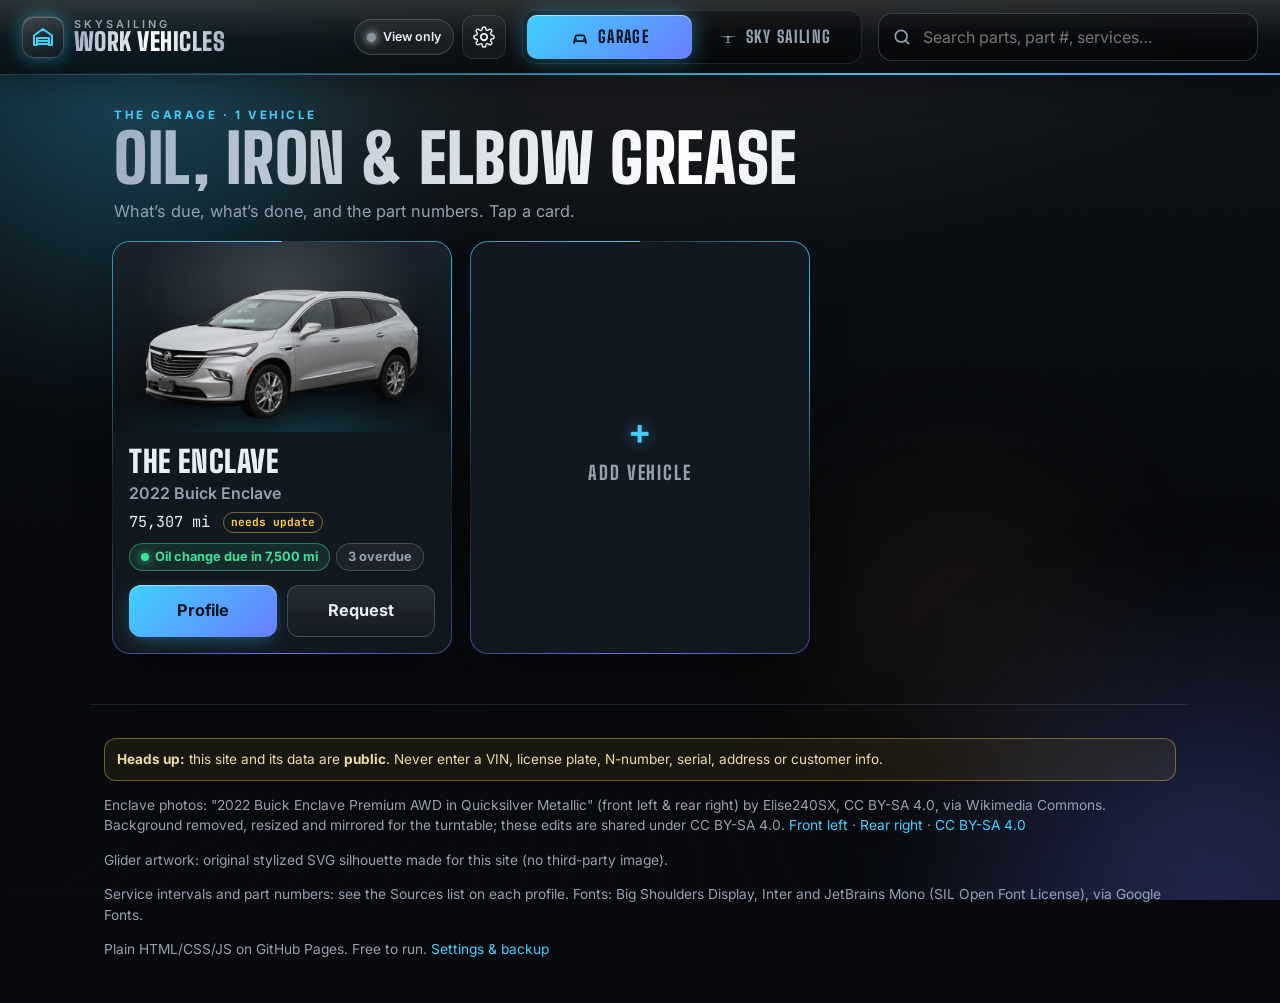
==== index.html @ 09840aac "Publish the garage static site for GitHub Pages. Copy the finished site to the repository root and a" ====
<!doctype html>
<html lang="en">
<head>
<meta charset="utf-8">
<meta name="viewport" content="width=device-width, initial-scale=1, viewport-fit=cover">
<title>Skysailing Garage</title>
<meta name="description" content="Skysailing work vehicles: garage & glider maintenance tracker.">
<meta name="theme-color" content="#07090c">
<link rel="icon" href="images/icon.svg" type="image/svg+xml">
<link rel="preconnect" href="https://fonts.googleapis.com">
<link rel="preconnect" href="https://fonts.gstatic.com" crossorigin>
<link href="https://fonts.googleapis.com/css2?family=Big+Shoulders+Display:wght@700;900&family=Inter:wght@400;500;600;800&family=JetBrains+Mono:wght@500;700&display=swap" rel="stylesheet">
<link rel="stylesheet" href="css/style.css">
</head>
<body data-theme="garage">
<div class="bg" aria-hidden="true"><span class="blob b1"></span><span class="blob b2"></span><span class="blob b3"></span><span class="grain"></span></div>

<header class="hero" id="top">
  <div class="hero-inner">
    <a class="brand" href="#/" aria-label="Home">
      <span class="brand-mark" aria-hidden="true">
        <svg class="ico-garage" viewBox="0 0 24 24"><path d="M3 10.5 12 4l9 6.5V20h-3v-7H6v7H3z" fill="none" stroke="currentColor" stroke-width="2" stroke-linejoin="round"/><path d="M7 16h10M7 19h10" stroke="currentColor" stroke-width="2"/></svg>
        <svg class="ico-sky" viewBox="0 0 24 24"><path d="M1 11.5 11 11l1-1 1 1 10 .5-10 1.2-.4 5.3h2.4v1h-6v-1h2.4l-.4-5.3z" fill="currentColor"/></svg>
      </span>
      <span class="brand-text"><span class="brand-kicker">Skysailing</span><span class="brand-title chrome">Work Vehicles</span></span>
    </a>
    <div class="hero-tools">
      <button class="sync-pill" id="syncPill" type="button" title="Sync status"><span class="dot"></span><span class="lbl">…</span></button>
      <a class="icon-btn" href="#/settings" aria-label="Settings" title="Settings"><svg viewBox="0 0 24 24"><path d="M12 15.5a3.5 3.5 0 1 0 0-7 3.5 3.5 0 0 0 0 7z" fill="none" stroke="currentColor" stroke-width="2"/><path d="M19.4 15a1.7 1.7 0 0 0 .3 1.8l.1.1a2 2 0 1 1-2.8 2.8l-.1-.1a1.7 1.7 0 0 0-1.8-.3 1.7 1.7 0 0 0-1 1.5V21a2 2 0 1 1-4 0v-.1a1.7 1.7 0 0 0-1.1-1.5 1.7 1.7 0 0 0-1.8.3l-.1.1a2 2 0 1 1-2.8-2.8l.1-.1a1.7 1.7 0 0 0 .3-1.8 1.7 1.7 0 0 0-1.5-1H3a2 2 0 1 1 0-4h.1a1.7 1.7 0 0 0 1.5-1.1 1.7 1.7 0 0 0-.3-1.8l-.1-.1a2 2 0 1 1 2.8-2.8l.1.1a1.7 1.7 0 0 0 1.8.3H9a1.7 1.7 0 0 0 1-1.5V3a2 2 0 1 1 4 0v.1a1.7 1.7 0 0 0 1 1.5 1.7 1.7 0 0 0 1.8-.3l.1-.1a2 2 0 1 1 2.8 2.8l-.1.1a1.7 1.7 0 0 0-.3 1.8V9a1.7 1.7 0 0 0 1.5 1H21a2 2 0 1 1 0 4h-.1a1.7 1.7 0 0 0-1.5 1z" fill="none" stroke="currentColor" stroke-width="1.6"/></svg></a>
    </div>
  </div>
  <nav class="tabs" role="tablist" aria-label="Sections">
    <a class="tab" role="tab" href="#/" data-tab="garage"><svg viewBox="0 0 24 24" aria-hidden="true"><path d="M5 17h14l-1.5-5.5A2 2 0 0 0 15.6 10H8.4a2 2 0 0 0-1.9 1.5zM5 17v2.5M19 17v2.5M7.5 14.5h.01M16.5 14.5h.01" fill="none" stroke="currentColor" stroke-width="2" stroke-linecap="round"/></svg>Garage</a>
    <a class="tab" role="tab" href="#/sky" data-tab="sky"><svg viewBox="0 0 24 24" aria-hidden="true"><path d="M1 11.5 11 11l1-1 1 1 10 .5-10 1.2-.4 5.3h2.4v1h-6v-1h2.4l-.4-5.3z" fill="currentColor"/></svg>Sky Sailing</a>
    <span class="tab-glow" aria-hidden="true"></span>
  </nav>
  <form class="search" id="searchForm" role="search">
    <svg viewBox="0 0 24 24" aria-hidden="true"><circle cx="11" cy="11" r="7" fill="none" stroke="currentColor" stroke-width="2"/><path d="m20 20-4-4" stroke="currentColor" stroke-width="2" stroke-linecap="round"/></svg>
    <input id="searchInput" type="search" placeholder="Search parts, part #, services…" aria-label="Search parts, part numbers, services" autocomplete="off" enterkeyhint="search">
  </form>
</header>

<main id="app" tabindex="-1"><div class="loading">Loading the shop…</div></main>

<footer class="site-footer">
  <p class="public-warn"><strong>Heads up:</strong> this site and its data are <strong>public</strong>. Never enter a VIN, license plate, N-number, serial, address or customer info.</p>
  <div id="credits"></div>
  <p class="small">Plain HTML/CSS/JS on GitHub Pages. Free to run. <a href="#/settings">Settings &amp; backup</a></p>
</footer>

<div class="toast" id="toast" role="status" aria-live="polite"></div>
<dialog class="modal" id="modal"><div class="modal-body" id="modalBody"></div></dialog>

<script src="js/store.js"></script>
<script src="js/schedule.js"></script>
<script src="js/turntable.js"></script>
<script src="js/app.js"></script>
</body>
</html>
---- css/style.css ----
/* Skysailing Garage: dark shop + neon chrome. Mobile-first. */
@property --ang { syntax: '<angle>'; inherits: false; initial-value: 0deg; }

:root {
  --bg: #07090c; --bg2: #0d1117; --panel: rgba(18, 23, 31, .72); --panel-solid: #121820;
  --line: rgba(160, 190, 220, .14); --line2: rgba(160, 190, 220, .26);
  --text: #e8eef5; --muted: #93a1b1; --dim: #66727f;
  --accent: #3fd0ff; --accent2: #6a7dff; --accent-ink: #001520; --glow: rgba(63, 208, 255, .45);
  --chrome1: #ffffff; --chrome2: #9fb0c2; --chrome3: #e9f1f8;
  --good: #3ee39b; --warn: #ffcc3d; --bad: #ff5d6c; --mutedc: #8a96a3;
  --r: 18px; --r-sm: 12px;
  --font: 'Inter', system-ui, -apple-system, 'Segoe UI', Roboto, sans-serif;
  --display: 'Big Shoulders Display', 'Oswald', 'Arial Narrow', Impact, sans-serif;
  --mono: 'JetBrains Mono', ui-monospace, SFMono-Regular, Menlo, monospace;
  --safe-b: env(safe-area-inset-bottom, 0px);
  color-scheme: dark;
}
body[data-theme="sky"] {
  --bg: #061426; --bg2: #0a2340; --panel: rgba(12, 34, 62, .66); --panel-solid: #0e2a4b;
  --line: rgba(150, 210, 255, .18); --line2: rgba(150, 210, 255, .32);
  --text: #eef7ff; --muted: #a6c3de; --dim: #7193b3;
  --accent: #7fd8ff; --accent2: #b5f1ff; --accent-ink: #032036; --glow: rgba(127, 216, 255, .5);
  --chrome2: #a9d6f5;
}

* { box-sizing: border-box; }
html { -webkit-text-size-adjust: 100%; scroll-padding-top: 12px; }
body { margin: 0; min-height: 100vh; background: var(--bg); color: var(--text); font: 16px/1.5 var(--font); -webkit-font-smoothing: antialiased; overflow-x: hidden; transition: background-color .6s ease; }
body.modal-open { overflow: hidden; }
a { color: var(--accent); text-decoration: none; }
a:hover { text-decoration: underline; }
img { max-width: 100%; display: block; }
button, input, select, textarea { font: inherit; color: inherit; }
:focus-visible { outline: 3px solid var(--accent); outline-offset: 2px; border-radius: 8px; }
code { font-family: var(--mono); font-size: .88em; background: rgba(255,255,255,.07); padding: .1em .35em; border-radius: 6px; }
.small { font-size: .86rem; color: var(--muted); }
.visually-hidden { position: absolute !important; width: 1px; height: 1px; overflow: hidden; clip: rect(0 0 0 0); white-space: nowrap; }
.hp { position: absolute; left: -9999px; width: 1px; height: 1px; opacity: 0; }

/* ---------- animated background ---------- */
.bg { position: fixed; inset: 0; z-index: -1; overflow: hidden; pointer-events: none;
  background: radial-gradient(1200px 600px at 50% -10%, rgba(255, 214, 160, .10), transparent 60%), linear-gradient(180deg, var(--bg2), var(--bg) 60%); }
.blob { position: absolute; width: 60vmax; height: 60vmax; border-radius: 50%; filter: blur(70px); opacity: .32; will-change: transform; }
.b1 { background: radial-gradient(circle, var(--accent), transparent 62%); top: -25vmax; left: -20vmax; animation: drift1 26s ease-in-out infinite alternate; }
.b2 { background: radial-gradient(circle, var(--accent2), transparent 62%); bottom: -30vmax; right: -25vmax; animation: drift2 32s ease-in-out infinite alternate; }
.b3 { background: radial-gradient(circle, rgba(255, 160, 80, .7), transparent 60%); top: 40%; left: 55%; width: 40vmax; height: 40vmax; opacity: .12; animation: drift1 40s ease-in-out infinite alternate-reverse; }
body[data-theme="sky"] .b3 { background: radial-gradient(circle, rgba(255,255,255,.9), transparent 60%); opacity: .14; }
.grain { position: absolute; inset: -50%; opacity: .07; mix-blend-mode: overlay;
  background-image: url("data:image/svg+xml,%3Csvg xmlns='http://www.w3.org/2000/svg' width='160' height='160'%3E%3Cfilter id='n'%3E%3CfeTurbulence type='fractalNoise' baseFrequency='.85' numOctaves='3' stitchTiles='stitch'/%3E%3C/filter%3E%3Crect width='100%25' height='100%25' filter='url(%23n)'/%3E%3C/svg%3E"); }
body[data-theme="garage"] .bg::after { content: ''; position: absolute; inset: 0; opacity: .05;
  background: repeating-linear-gradient(90deg, transparent 0 46px, rgba(255,255,255,.6) 46px 47px), repeating-linear-gradient(0deg, transparent 0 46px, rgba(255,255,255,.6) 46px 47px);
  mask-image: linear-gradient(180deg, transparent 40%, #000); -webkit-mask-image: linear-gradient(180deg, transparent 40%, #000); transform: perspective(600px) rotateX(55deg) translateY(30%); transform-origin: bottom; }
body[data-theme="sky"] .bg::after { content: ''; position: absolute; inset: 0;
  background: radial-gradient(60px 26px at 15% 30%, rgba(255,255,255,.08), transparent), radial-gradient(120px 40px at 70% 18%, rgba(255,255,255,.07), transparent), radial-gradient(90px 30px at 40% 75%, rgba(255,255,255,.05), transparent);
  animation: clouds 60s linear infinite; }
@keyframes drift1 { to { transform: translate(18vmax, 14vmax) scale(1.15); } }
@keyframes drift2 { to { transform: translate(-16vmax, -12vmax) scale(1.1); } }
@keyframes clouds { from { transform: translateX(-5%); } to { transform: translateX(5%); } }

/* ---------- glossy hero header ---------- */
.hero { position: sticky; top: 0; z-index: 20; padding: calc(env(safe-area-inset-top, 0px) + 10px) 14px 10px;
  background: linear-gradient(180deg, rgba(255,255,255,.07), rgba(255,255,255,.015) 60%, transparent), color-mix(in srgb, var(--bg) 78%, transparent);
  backdrop-filter: blur(16px) saturate(140%); -webkit-backdrop-filter: blur(16px) saturate(140%);
  border-bottom: 1px solid var(--line); box-shadow: 0 10px 30px rgba(0,0,0,.35); }
.hero::before { content: ''; position: absolute; left: 0; right: 0; top: 0; height: 50%; pointer-events: none; background: linear-gradient(180deg, rgba(255,255,255,.08), transparent); }
.hero::after { content: ''; position: absolute; left: 0; right: 0; bottom: -1px; height: 2px; background: linear-gradient(90deg, transparent, var(--accent), var(--accent2), transparent); background-size: 200% 100%; animation: slide 6s linear infinite; opacity: .9; }
@keyframes slide { to { background-position: 200% 0; } }
.hero-inner, .tabs, .search { max-width: 1100px; margin: 0 auto; }
.hero-inner { display: flex; align-items: center; justify-content: space-between; gap: 10px; }
.brand { display: flex; align-items: center; gap: 10px; color: var(--text); text-decoration: none !important; min-width: 0; }
.brand-mark { width: 42px; height: 42px; flex: none; display: grid; place-items: center; border-radius: 12px; color: var(--accent);
  background: linear-gradient(145deg, rgba(255,255,255,.14), rgba(255,255,255,.02)); border: 1px solid var(--line2); box-shadow: 0 0 18px var(--glow), inset 0 1px 0 rgba(255,255,255,.25); }
.brand-mark svg { width: 24px; height: 24px; }
.brand-mark .ico-sky, body[data-theme="sky"] .brand-mark .ico-garage { display: none; }
body[data-theme="sky"] .brand-mark .ico-sky { display: block; }
.brand-text { display: flex; flex-direction: column; line-height: 1; min-width: 0; }
.brand-kicker { font: 600 .68rem/1 var(--font); letter-spacing: .28em; text-transform: uppercase; color: var(--muted); }
.brand-title { font: 900 1.55rem/1 var(--display); letter-spacing: .02em; text-transform: uppercase; white-space: nowrap; }
.chrome { background: linear-gradient(100deg, var(--chrome2) 0%, var(--chrome1) 22%, var(--chrome2) 40%, var(--chrome3) 55%, var(--accent) 70%, var(--chrome1) 85%, var(--chrome2) 100%);
  background-size: 250% 100%; -webkit-background-clip: text; background-clip: text; color: transparent; animation: shine 9s linear infinite; }
@keyframes shine { to { background-position: -250% 0; } }
.hero-tools { display: flex; align-items: center; gap: 8px; flex: none; }
.icon-btn { width: 44px; height: 44px; display: grid; place-items: center; border-radius: 12px; color: var(--text); border: 1px solid var(--line); background: rgba(255,255,255,.04); }
.icon-btn svg { width: 22px; height: 22px; }
.icon-btn:hover { box-shadow: 0 0 16px var(--glow); text-decoration: none; }
.sync-pill { display: inline-flex; align-items: center; gap: 7px; height: 36px; padding: 0 12px; border-radius: 999px; border: 1px solid var(--line2); background: rgba(255,255,255,.05); font-size: .78rem; font-weight: 600; cursor: pointer; white-space: nowrap; }
.sync-pill .dot { width: 9px; height: 9px; border-radius: 50%; background: var(--mutedc); box-shadow: 0 0 8px currentColor; }
.sync-pill.good .dot { background: var(--good); color: var(--good); }
.sync-pill.warn { border-color: rgba(255, 204, 61, .55); color: var(--warn); }
.sync-pill.warn .dot { background: var(--warn); color: var(--warn); animation: pulse 1.6s ease-in-out infinite; }
.sync-pill.bad { border-color: rgba(255, 93, 108, .6); color: var(--bad); }
.sync-pill.bad .dot { background: var(--bad); color: var(--bad); }
.sync-pill.busy .dot { background: var(--accent); color: var(--accent); animation: pulse .8s ease-in-out infinite; }
@keyframes pulse { 50% { opacity: .3; transform: scale(.7); } }

/* tabs: section switcher */
.tabs { position: relative; display: grid; grid-template-columns: 1fr 1fr; margin-top: 10px; padding: 4px; border-radius: 14px; background: rgba(0,0,0,.35); border: 1px solid var(--line); }
.tab { position: relative; z-index: 1; display: flex; align-items: center; justify-content: center; gap: 8px; min-height: 44px; border-radius: 10px; color: var(--muted); font: 800 1.05rem/1 var(--display); letter-spacing: .08em; text-transform: uppercase; text-decoration: none !important; transition: color .3s; }
.tab svg { width: 20px; height: 20px; }
.tab.on { color: var(--accent-ink); }
.tab-glow { position: absolute; z-index: 0; top: 4px; bottom: 4px; left: 4px; width: calc(50% - 4px); border-radius: 10px;
  background: linear-gradient(135deg, var(--accent), var(--accent2)); box-shadow: 0 0 22px var(--glow), inset 0 1px 0 rgba(255,255,255,.5); transition: transform .45s cubic-bezier(.6, -0.2, .3, 1.3), background .5s; }
body[data-theme="sky"] .tab-glow { transform: translateX(100%); }

/* search */
.search { position: relative; margin-top: 10px; }
.search svg { position: absolute; left: 14px; top: 50%; width: 20px; height: 20px; transform: translateY(-50%); color: var(--muted); pointer-events: none; }
.search input { width: 100%; height: 48px; padding: 0 14px 0 44px; border-radius: 14px; border: 1px solid var(--line2); background: rgba(0,0,0,.35); font-size: 1rem; transition: box-shadow .25s, border-color .25s; }
.search input:focus { outline: none; border-color: var(--accent); box-shadow: 0 0 0 3px color-mix(in srgb, var(--accent) 25%, transparent), 0 0 24px var(--glow); }

/* ---------- layout ---------- */
main { max-width: 1100px; margin: 0 auto; padding: 18px 14px 40px; }
main:focus { outline: none; }
.loading { padding: 80px 0; text-align: center; color: var(--muted); }
.kicker { margin: 0 0 4px; font: 700 .72rem/1.2 var(--font); letter-spacing: .22em; text-transform: uppercase; color: var(--accent); }
.display { margin: 0; font: 900 clamp(2.3rem, 9vw, 4.2rem)/.95 var(--display); text-transform: uppercase; letter-spacing: .01em; }
.lede { margin: 8px 0 0; color: var(--muted); font-size: 1.02rem; }
.intro, .profile-head { padding: 8px 2px 18px; }
.crumbs { margin: 0 0 6px; }
.crumbs a { display: inline-flex; align-items: center; min-height: 44px; font-weight: 600; color: var(--muted); }
.flag { display: inline-block; margin-left: 4px; padding: 1px 7px; border-radius: 999px; font-size: .7rem; font-weight: 700; color: var(--warn); border: 1px solid rgba(255,204,61,.45); vertical-align: middle; }
.swatch { display: inline-block; width: 12px; height: 12px; margin-right: 4px; border-radius: 50%; background: var(--c); box-shadow: 0 0 0 2px rgba(255,255,255,.2), 0 0 8px var(--c); vertical-align: -1px; }

/* entrance animations */
.reveal-up { animation: up .7s cubic-bezier(.2, .7, .2, 1) both; }
.card, .result { animation: up .7s cubic-bezier(.2, .7, .2, 1) both; animation-delay: calc(var(--i, 0) * 90ms + 120ms); }
.panel.reveal-up:nth-of-type(2) { animation-delay: 60ms; } .panel.reveal-up:nth-of-type(3) { animation-delay: 120ms; }
@keyframes up { from { opacity: 0; transform: translateY(22px) scale(.985); } to { opacity: 1; transform: none; } }

/* ---------- buttons ---------- */
.btn { --bb: var(--line2); display: inline-flex; align-items: center; justify-content: center; gap: 6px; min-height: 44px; padding: 0 16px; border-radius: 12px; border: 1px solid var(--bb);
  background: linear-gradient(180deg, rgba(255,255,255,.09), rgba(255,255,255,.02)); color: var(--text); font-weight: 700; cursor: pointer; text-decoration: none !important; transition: transform .15s, box-shadow .25s, border-color .25s, background .25s; -webkit-tap-highlight-color: transparent; }
.btn:hover { border-color: var(--accent); box-shadow: 0 0 18px var(--glow); }
.btn:active { transform: scale(.97); }
.btn:disabled { opacity: .5; cursor: default; }
.btn.primary { border: 0; color: var(--accent-ink); background: linear-gradient(135deg, var(--accent), var(--accent2)); box-shadow: 0 6px 20px -6px var(--glow), inset 0 1px 0 rgba(255,255,255,.45); }
.btn.primary:hover { box-shadow: 0 0 28px var(--glow), inset 0 1px 0 rgba(255,255,255,.45); }
.btn.big { min-height: 52px; font-size: 1.02rem; padding: 0 20px; }
.btn.wide { width: 100%; }
.btn.small { min-height: 40px; padding: 0 12px; font-size: .88rem; }
.btn.tiny { min-height: 36px; min-width: 36px; padding: 0 10px; font-size: .82rem; border-radius: 10px; }
.btn.ghost { background: transparent; }
.btn.danger { color: var(--bad); }
.btn.shine { position: relative; overflow: hidden; }
.btn.shine::after { content: ''; position: absolute; inset: 0; background: linear-gradient(110deg, transparent 30%, rgba(255,255,255,.55) 50%, transparent 70%); transform: translateX(-120%); animation: sweep 3.5s ease-in-out infinite; }
@keyframes sweep { 60%, 100% { transform: translateX(120%); } }
.row-btns { display: flex; flex-wrap: wrap; gap: 8px; margin-top: 12px; }
.stack { display: grid; gap: 8px; }

/* ---------- badges ---------- */
.badges { display: flex; flex-wrap: wrap; gap: 6px; margin: 10px 0 0; }
.badge { display: inline-flex; align-items: center; gap: 6px; padding: 5px 11px; border-radius: 999px; font-size: .8rem; font-weight: 700; line-height: 1.2; border: 1px solid var(--line2); background: rgba(255,255,255,.05); }
.badge::before { content: ''; width: 8px; height: 8px; border-radius: 50%; background: currentColor; box-shadow: 0 0 10px currentColor; flex: none; }
.badge.good { color: var(--good); border-color: color-mix(in srgb, var(--good) 45%, transparent); background: color-mix(in srgb, var(--good) 10%, transparent); }
.badge.warn { color: var(--warn); border-color: color-mix(in srgb, var(--warn) 45%, transparent); background: color-mix(in srgb, var(--warn) 10%, transparent); }
.badge.bad { color: var(--bad); border-color: color-mix(in srgb, var(--bad) 50%, transparent); background: color-mix(in srgb, var(--bad) 12%, transparent); animation: alarm 2.4s ease-in-out infinite; }
.badge.muted { color: var(--mutedc); }
.badge.ghost { color: var(--muted); } .badge.ghost::before { display: none; }
@keyframes alarm { 50% { box-shadow: 0 0 16px color-mix(in srgb, var(--bad) 45%, transparent); } }

/* ---------- vehicle cards (animated neon border) ---------- */
.cards { display: grid; gap: 18px; grid-template-columns: 1fr; }
.card { --ang: 0deg; position: relative; display: flex; flex-direction: column; border-radius: var(--r); overflow: hidden; border: 1.5px solid transparent;
  background: linear-gradient(var(--panel-solid), var(--panel-solid)) padding-box, conic-gradient(from var(--ang), rgba(255,255,255,.08), var(--accent), rgba(255,255,255,.08) 30%, var(--accent2), rgba(255,255,255,.08) 70%, var(--accent)) border-box;
  box-shadow: 0 20px 40px -20px rgba(0,0,0,.7); transition: transform .35s cubic-bezier(.2,.7,.2,1), box-shadow .35s; animation-name: up, spin; animation-duration: .7s, 8s; animation-timing-function: cubic-bezier(.2,.7,.2,1), linear; animation-iteration-count: 1, infinite; animation-fill-mode: both, none; }
@keyframes spin { to { --ang: 360deg; } }
.card:hover, .card:focus-within { transform: translateY(-4px); box-shadow: 0 0 0 1px color-mix(in srgb, var(--accent) 40%, transparent), 0 0 38px -4px var(--glow), 0 26px 50px -20px rgba(0,0,0,.8); }
.card-photo { position: relative; display: block; aspect-ratio: 16 / 9; overflow: hidden;
  background: radial-gradient(60% 70% at 50% 25%, rgba(255,255,255,.18), transparent 70%), radial-gradient(80% 40% at 50% 100%, color-mix(in srgb, var(--accent) 22%, transparent), transparent 70%), linear-gradient(180deg, #1a222c, #0b0f14); }
body[data-theme="sky"] .card-photo { background: radial-gradient(60% 60% at 50% 20%, rgba(255,255,255,.35), transparent 70%), linear-gradient(180deg, #4aa6e8, #1b5f9a 60%, #0e3a63); }
.card-photo img { position: absolute; inset: 6% 4% 4%; width: 92%; height: 90%; object-fit: contain; filter: drop-shadow(0 18px 18px rgba(0,0,0,.55)); transition: transform .6s cubic-bezier(.2,.7,.2,1); }
.card:hover .card-photo img { transform: scale(1.05) translateY(-2%); }
.card-photo::after { content: ''; position: absolute; inset: 0; background: linear-gradient(115deg, transparent 35%, rgba(255,255,255,.22) 50%, transparent 65%); transform: translateX(-100%); transition: transform .9s ease; }
.card:hover .card-photo::after { transform: translateX(100%); }
.card-body { padding: 14px 16px 16px; }
.card-top { display: flex; align-items: center; justify-content: space-between; gap: 8px; }
.card-name { margin: 0; font: 900 1.9rem/1 var(--display); text-transform: uppercase; letter-spacing: .02em; }
.cat-chip { font-size: .7rem; font-weight: 800; letter-spacing: .14em; text-transform: uppercase; padding: 4px 9px; border-radius: 999px; color: var(--accent); border: 1px solid var(--line2); }
.card-ymm { margin: 4px 0 0; color: var(--muted); font-weight: 600; }
.card-meter { margin: 6px 0 0; font-family: var(--mono); font-size: .95rem; }
.card-actions { display: grid; grid-template-columns: 1fr 1fr; gap: 10px; margin-top: 14px; }
.add-card { min-height: 150px; align-items: center; justify-content: center; gap: 8px; color: var(--muted); font: 800 1.2rem/1 var(--display); letter-spacing: .1em; text-transform: uppercase; cursor: pointer; border-style: dashed; }
.add-card .plus { font-size: 2.6rem; color: var(--accent); text-shadow: 0 0 16px var(--glow); }

/* ---------- showroom / turntable ---------- */
.showroom { margin: 0 -14px; }
.tt-stage { position: relative; aspect-ratio: 16 / 10; overflow: hidden; touch-action: pan-y; cursor: grab; user-select: none; -webkit-user-select: none; perspective: 1100px; outline-offset: -3px;
  background: radial-gradient(50% 60% at 50% 8%, rgba(255, 245, 225, .30), transparent 70%), radial-gradient(70% 30% at 50% 92%, color-mix(in srgb, var(--accent) 28%, transparent), transparent 70%), linear-gradient(180deg, #161d26 0%, #0b0f14 62%, #05070a 100%); }
body[data-theme="sky"] .tt-stage { background: radial-gradient(40% 50% at 70% 15%, rgba(255,255,255,.65), transparent 70%), radial-gradient(30% 18% at 25% 30%, rgba(255,255,255,.35), transparent 70%), linear-gradient(180deg, #5fb8f5 0%, #2c7fc4 55%, #12497e 100%); }
.tt-stage.grabbing { cursor: grabbing; }
.tt-spot { position: absolute; left: 50%; top: -30%; width: 70%; height: 120%; transform: translateX(-50%); background: conic-gradient(from 180deg at 50% 0%, transparent 160deg, rgba(255,255,255,.10) 175deg, rgba(255,255,255,.14) 180deg, rgba(255,255,255,.10) 185deg, transparent 200deg); filter: blur(6px); pointer-events: none; }
body[data-theme="sky"] .tt-spot { display: none; }
.tt-floor { position: absolute; left: -10%; right: -10%; bottom: 0; height: 30%; background: linear-gradient(180deg, transparent, rgba(255,255,255,.04)), repeating-linear-gradient(90deg, rgba(255,255,255,.05) 0 1px, transparent 1px 60px); transform: perspective(300px) rotateX(55deg); transform-origin: bottom; pointer-events: none; }
body[data-theme="sky"] .tt-floor { display: none; }
.tt-shadow { position: absolute; left: 18%; right: 18%; bottom: 9%; height: 9%; border-radius: 50%; background: radial-gradient(closest-side, rgba(0,0,0,.75), transparent); filter: blur(4px); pointer-events: none; }
body[data-theme="sky"] .tt-shadow { opacity: .25; bottom: 14%; }
.tt-car { position: absolute; inset: 4% 3% 6%; transform-style: preserve-3d; will-change: transform; }
.tt-img { position: absolute; inset: 0; width: 100%; height: 100%; object-fit: contain; pointer-events: none; will-change: transform, opacity; -webkit-box-reflect: below -6% linear-gradient(transparent 72%, rgba(255,255,255,.16)); }
body[data-theme="sky"] .tt-img { -webkit-box-reflect: unset; filter: drop-shadow(0 30px 25px rgba(0,30,60,.35)); animation: float 6s ease-in-out infinite; }
@keyframes float { 50% { translate: 0 -2.5%; } }
.tt-sweep { position: absolute; inset: 0; pointer-events: none; background: linear-gradient(105deg, transparent 35%, rgba(255,255,255,.35) 48%, rgba(255,255,255,.05) 55%, transparent 62%); transform: translateX(-110%); }
.tt-reveal .tt-car { animation: wipe 1.3s cubic-bezier(.7, 0, .2, 1) .15s both; }
.tt-reveal .tt-sweep { animation: sweepOnce 1.6s ease .5s both; }
.tt-reveal .tt-spot { animation: lamp 1.2s ease both; }
@keyframes wipe { from { clip-path: inset(0 100% 0 0); filter: brightness(2.2) blur(6px); transform: translateX(-4%); } 60% { filter: brightness(1.3) blur(0); } to { clip-path: inset(0 0 0 0); filter: none; } }
@keyframes sweepOnce { to { transform: translateX(110%); } }
@keyframes lamp { 0% { opacity: 0; } 30% { opacity: 1; } 40% { opacity: .2; } 55% { opacity: 1; } }
.tt-hint { position: absolute; left: 50%; bottom: 10px; transform: translateX(-50%); display: inline-flex; align-items: center; gap: 6px; padding: 6px 12px; border-radius: 999px; font-size: .78rem; font-weight: 700; color: #fff; background: rgba(0,0,0,.45); border: 1px solid rgba(255,255,255,.18); backdrop-filter: blur(6px); pointer-events: none; transition: opacity .5s; animation: nudge 2.4s ease-in-out 1.8s 3; }
.tt-hint svg { width: 16px; height: 16px; }
.tt.touched .tt-hint { opacity: 0; }
@keyframes nudge { 25% { transform: translateX(calc(-50% - 10px)); } 75% { transform: translateX(calc(-50% + 10px)); } }
.tt-ui { display: flex; flex-wrap: wrap; justify-content: center; gap: 6px; padding: 10px 14px 0; }
.tt-dot { min-height: 38px; padding: 0 12px; border-radius: 999px; border: 1px solid var(--line2); background: rgba(255,255,255,.04); color: var(--muted); font-size: .8rem; font-weight: 700; cursor: pointer; }
.tt-dot.on, .tt-auto.on { color: var(--accent-ink); background: linear-gradient(135deg, var(--accent), var(--accent2)); border-color: transparent; box-shadow: 0 0 14px var(--glow); }
.tt-auto { min-height: 38px; padding: 0 12px; border-radius: 999px; border: 1px dashed var(--line2); background: transparent; color: var(--muted); font-size: .8rem; font-weight: 700; cursor: pointer; }
.photo-tools { display: flex; gap: 8px; justify-content: center; margin: 10px 0 18px; flex-wrap: wrap; }

/* ---------- panels ---------- */
.panel { position: relative; margin: 0 0 16px; padding: 16px; border-radius: var(--r); background: var(--panel); border: 1px solid var(--line); backdrop-filter: blur(10px); -webkit-backdrop-filter: blur(10px);
  box-shadow: inset 0 1px 0 rgba(255,255,255,.06), 0 18px 40px -24px rgba(0,0,0,.8); }
.panel h2 { margin: 0 0 10px; font: 900 1.6rem/1 var(--display); text-transform: uppercase; letter-spacing: .03em; }
.panel-head { display: flex; align-items: center; justify-content: space-between; gap: 10px; margin-bottom: 10px; }
.panel-head h2 { margin: 0; }
.panel.flash { animation: flash 1.4s ease; }
@keyframes flash { 0%, 40% { box-shadow: 0 0 0 2px var(--accent), 0 0 40px var(--glow); } }
.grid2 { display: grid; gap: 16px; }
.grid2 .panel { margin: 0; }
.grid2 { margin-bottom: 16px; }
.callout { margin: 12px 0; padding: 10px 12px; border-radius: 12px; font-size: .9rem; border: 1px solid var(--line2); background: rgba(255,255,255,.04); color: var(--muted); }
.callout.warn { border-color: color-mix(in srgb, var(--warn) 45%, transparent); background: color-mix(in srgb, var(--warn) 8%, transparent); color: #f3e3b0; }
body[data-theme="sky"] .callout.warn { color: #fff1c2; }
.empty { color: var(--muted); font-style: italic; }
.footnote { margin: 12px 0 0; font-size: .8rem; color: var(--dim); }
.add-slot { display: inline-flex; align-items: center; padding: 2px 10px; min-height: 30px; border-radius: 999px; border: 1px dashed var(--accent); color: var(--accent); background: transparent; font: 700 .85rem/1 var(--font); letter-spacing: .06em; cursor: pointer; vertical-align: middle; }
.add-slot.sm { min-height: 22px; padding: 1px 8px; font-size: .75rem; }

/* meter + countdown */
.meter-big { margin: 4px 0 2px; font: 900 3.4rem/1 var(--display); letter-spacing: .01em; text-shadow: 0 0 30px var(--glow); }
.meter-big small { font: 700 1rem var(--font); color: var(--muted); text-shadow: none; }
.countdown { text-align: center; }
.ring-wrap { position: relative; width: 170px; height: 170px; margin: 6px auto 4px; }
.ring { width: 100%; height: 100%; transform: rotate(-90deg); }
.ring-bg { fill: none; stroke: rgba(255,255,255,.08); stroke-width: 10; }
.ring-fg { fill: none; stroke: var(--accent); stroke-width: 10; stroke-linecap: round; filter: drop-shadow(0 0 6px var(--glow)); animation: ring 1.4s cubic-bezier(.2,.7,.2,1) .3s both; }
.ring.good .ring-fg { stroke: var(--good); } .ring.warn .ring-fg { stroke: var(--warn); } .ring.bad .ring-fg { stroke: var(--bad); filter: drop-shadow(0 0 8px var(--bad)); }
@keyframes ring { from { stroke-dashoffset: 326.7; } }
.ring-text { position: absolute; inset: 0; display: flex; flex-direction: column; align-items: center; justify-content: center; }
.ring-text strong { font: 900 2.4rem/1 var(--display); }
.ring-text span { font-size: .8rem; color: var(--muted); font-weight: 600; }
.next-task { margin: 6px 0 6px; font: 800 1.25rem/1.15 var(--display); text-transform: uppercase; letter-spacing: .03em; }

/* quick actions */
.quick { display: grid; grid-template-columns: repeat(4, 1fr); gap: 8px; margin-bottom: 16px; }
.qa { display: flex; flex-direction: column; align-items: center; justify-content: center; gap: 4px; min-height: 76px; padding: 8px 4px; border-radius: 14px; border: 1px solid var(--line2); background: linear-gradient(180deg, rgba(255,255,255,.08), rgba(255,255,255,.01)); color: var(--text); font-weight: 700; font-size: .78rem; text-align: center; cursor: pointer; text-decoration: none !important; transition: transform .15s, box-shadow .25s, border-color .25s; }
.qa span { font-size: 1.5rem; line-height: 1; color: var(--accent); text-shadow: 0 0 12px var(--glow); }
.qa:hover { border-color: var(--accent); box-shadow: 0 0 20px var(--glow); }
.qa:active { transform: scale(.96); }

/* specs */
.specs { margin: 0; display: grid; gap: 0; }
.spec { display: grid; grid-template-columns: 1fr; gap: 2px; padding: 10px 0; border-bottom: 1px solid var(--line); }
.spec:last-child { border-bottom: 0; }
.spec dt { font-size: .74rem; font-weight: 800; letter-spacing: .14em; text-transform: uppercase; color: var(--muted); }
.spec dd { margin: 0; font-weight: 600; }
.spec-note { display: block; margin-top: 3px; font-size: .8rem; font-weight: 400; color: var(--dim); }
.srcref { display: inline-flex; gap: 6px; align-items: center; margin-left: 4px; vertical-align: middle; }
.srcref a { font-size: .72rem; font-weight: 700; padding: 1px 7px; border-radius: 999px; border: 1px solid var(--line2); color: var(--muted); }
.pst { display: inline-block; padding: 1px 7px; border-radius: 999px; font: 700 .66rem/1.4 var(--font); letter-spacing: .06em; text-transform: uppercase; border: 1px solid currentColor; color: var(--mutedc); }
.pst.verified { color: var(--good); } .pst.cross-ref, .pst.partly-verified { color: var(--accent); } .pst.unverified { color: var(--warn); } .pst.not-a-match { color: var(--bad); } .pst.user, .pst.user-added { color: var(--mutedc); }

/* schedule chart */
.seg { display: inline-flex; padding: 3px; border-radius: 12px; background: rgba(0,0,0,.35); border: 1px solid var(--line); }
.seg button { min-height: 36px; padding: 0 12px; border: 0; border-radius: 9px; background: transparent; color: var(--muted); font-weight: 700; font-size: .82rem; cursor: pointer; }
.seg button.on { color: var(--accent-ink); background: linear-gradient(135deg, var(--accent), var(--accent2)); box-shadow: 0 0 12px var(--glow); }
.sched { display: grid; gap: 10px; }
.srow { --c: var(--mutedc); position: relative; display: grid; grid-template-columns: 1fr auto; gap: 10px; padding: 12px 12px 12px 16px; border-radius: 14px; background: rgba(255,255,255,.035); border: 1px solid var(--line); overflow: hidden; }
.srow::before { content: ''; position: absolute; left: 0; top: 0; bottom: 0; width: 4px; background: var(--c); box-shadow: 0 0 14px var(--c); }
.srow.good { --c: var(--good); } .srow.warn { --c: var(--warn); } .srow.bad { --c: var(--bad); background: color-mix(in srgb, var(--bad) 7%, transparent); }
.stask { margin: 0; font-weight: 800; line-height: 1.25; }
.sint { margin: 3px 0 0; font-size: .85rem; color: var(--accent); font-weight: 600; }
.sbasis { display: block; color: var(--dim); font-weight: 400; margin-top: 2px; }
.smeta { margin: 6px 0 0; display: flex; flex-wrap: wrap; gap: 4px 14px; font-size: .8rem; color: var(--muted); }
.bar { height: 6px; margin-top: 8px; border-radius: 99px; background: rgba(255,255,255,.07); overflow: hidden; }
.bar i { display: block; height: 100%; border-radius: inherit; background: linear-gradient(90deg, var(--c), color-mix(in srgb, var(--c) 60%, #fff)); box-shadow: 0 0 10px var(--c); transform-origin: left; animation: grow 1.1s cubic-bezier(.2,.7,.2,1) both; }
@keyframes grow { from { transform: scaleX(0); } }
.srow-side { display: flex; flex-direction: column; align-items: flex-end; gap: 8px; }

/* parts */
.parts { display: grid; gap: 12px; }
.part { padding: 14px; border-radius: 14px; background: rgba(255,255,255,.035); border: 1px solid var(--line); }
.part-head { display: flex; justify-content: space-between; gap: 8px; }
.part h3 { margin: 0; font-size: 1.05rem; }
.part .small { margin: 2px 0 0; }
.pnums { display: grid; gap: 8px; margin-top: 10px; }
.pnum { display: grid; grid-template-columns: auto 1fr auto; align-items: center; gap: 10px; width: 100%; min-height: 48px; padding: 6px 12px; border-radius: 12px; border: 1px solid var(--line2); background: rgba(0,0,0,.35); cursor: pointer; text-align: left; transition: border-color .2s, box-shadow .2s, transform .1s; }
.pnum:hover { border-color: var(--accent); box-shadow: 0 0 16px var(--glow); }
.pnum:active { transform: scale(.98); }
.pnum.copied { border-color: var(--good); box-shadow: 0 0 18px color-mix(in srgb, var(--good) 50%, transparent); }
.pnum.not-a-match { opacity: .65; } .pnum.not-a-match .pval { text-decoration: line-through; text-decoration-color: var(--bad); }
.pbrand { font-size: .72rem; font-weight: 800; letter-spacing: .1em; text-transform: uppercase; color: var(--muted); min-width: 56px; }
.pval { font: 700 1.05rem/1.2 var(--mono); letter-spacing: .02em; }
.pnum .pst { justify-self: end; }
.pnote { margin: -2px 0 2px 4px; font-size: .78rem; color: var(--dim); }
.buy { display: flex; flex-wrap: wrap; gap: 8px; margin-top: 12px; }
.btn.amazon { border-color: rgba(255, 168, 40, .5); }

/* log */
.log { list-style: none; margin: 0; padding: 0; position: relative; }
.log::before { content: ''; position: absolute; left: 9px; top: 6px; bottom: 6px; width: 2px; background: linear-gradient(var(--accent), transparent); opacity: .5; }
.entry { position: relative; padding-left: 26px; margin-bottom: 10px; }
.entry::before { content: ''; position: absolute; left: 4px; top: 18px; width: 12px; height: 12px; border-radius: 50%; background: var(--bg); border: 2px solid var(--accent); box-shadow: 0 0 10px var(--glow); }
.entry-btn { display: block; width: 100%; text-align: left; padding: 12px; border-radius: 14px; border: 1px solid var(--line); background: rgba(255,255,255,.03); cursor: pointer; transition: border-color .2s, background .2s; }
.entry-btn:hover { border-color: var(--line2); background: rgba(255,255,255,.06); }
.entry-date { display: flex; flex-wrap: wrap; align-items: center; gap: 4px 10px; }
.entry-m { font-family: var(--mono); font-size: .85rem; color: var(--muted); }
.est { color: var(--dim); }
.entry-svc { margin: 6px 0 2px; font-weight: 700; }
.entry-body .small { margin: 2px 0 0; }

/* todos */
.todo-add { display: grid; grid-template-columns: 1fr auto; gap: 8px; margin-bottom: 10px; }
.todos { list-style: none; margin: 0; padding: 0; }
.todo { display: flex; align-items: center; gap: 8px; border-bottom: 1px solid var(--line); }
.todo label { flex: 1; display: flex; align-items: center; gap: 12px; min-height: 54px; cursor: pointer; }
.todo input { position: absolute; opacity: 0; width: 1px; height: 1px; }
.tick { flex: none; width: 28px; height: 28px; border-radius: 8px; border: 2px solid var(--line2); display: grid; place-items: center; transition: all .25s; }
.todo input:checked + .tick { background: linear-gradient(135deg, var(--good), #9fffd2); border-color: transparent; box-shadow: 0 0 14px color-mix(in srgb, var(--good) 60%, transparent); }
.todo input:checked + .tick::after { content: '✓'; color: #002814; font-weight: 900; }
.todo input:focus-visible + .tick { outline: 3px solid var(--accent); outline-offset: 2px; }
.todo.done .ttext { text-decoration: line-through; color: var(--dim); }

/* sources */
.sources ol { margin: 0; padding-left: 20px; font-size: .85rem; }
.sources li { margin-bottom: 6px; }
.danger-zone { text-align: center; margin: 24px 0 0; }

/* ---------- forms ---------- */
.form { display: grid; gap: 12px; }
.field { display: grid; gap: 6px; }
.field label, .flabel { font-size: .82rem; font-weight: 700; color: var(--muted); }
.hint { font-weight: 400; color: var(--dim); }
input[type=text], input[type=number], input[type=date], input[type=tel], input[type=email], input[type=password], input:not([type]), textarea, select {
  width: 100%; min-height: 50px; padding: 12px 14px; border-radius: 12px; border: 1px solid var(--line2); background: rgba(0,0,0,.35); font-size: 16px; transition: border-color .2s, box-shadow .2s; }
textarea { min-height: 80px; resize: vertical; }
input:focus, textarea:focus, select:focus { outline: none; border-color: var(--accent); box-shadow: 0 0 0 3px color-mix(in srgb, var(--accent) 22%, transparent); }
input[type=file] { width: 100%; padding: 12px; border-radius: 12px; border: 1px dashed var(--line2); background: rgba(0,0,0,.25); }
.two { display: grid; grid-template-columns: 1fr 1fr; gap: 10px; }
.chips { display: flex; flex-wrap: wrap; gap: 8px; }
.chip { position: relative; }
.chip input { position: absolute; opacity: 0; }
.chip span { display: inline-flex; align-items: center; min-height: 40px; padding: 6px 12px; border-radius: 999px; border: 1px solid var(--line2); font-size: .84rem; font-weight: 600; cursor: pointer; transition: all .2s; }
.chip input:checked + span { color: var(--accent-ink); background: linear-gradient(135deg, var(--accent), var(--accent2)); border-color: transparent; box-shadow: 0 0 12px var(--glow); }
.chip input:focus-visible + span { outline: 3px solid var(--accent); outline-offset: 2px; }
.numrow, .specrow { display: grid; grid-template-columns: 1fr 1.2fr auto; gap: 6px; margin-bottom: 6px; align-items: center; }
.form-actions { display: flex; justify-content: flex-end; gap: 8px; flex-wrap: wrap; margin-top: 4px; }
.form-actions .btn.primary { flex: 1 1 160px; }
details summary { cursor: pointer; color: var(--muted); font-weight: 600; min-height: 40px; display: flex; align-items: center; }
.guide { padding-left: 20px; } .guide li { margin-bottom: 8px; }
.hint-line { margin: -4px 0 0; } .hint-line.err { color: var(--bad); font-weight: 700; }
.pp-prev img { margin-top: 10px; border-radius: 12px; max-height: 240px; }

/* request */
.request-head { display: flex; gap: 14px; align-items: center; padding: 6px 0 16px; }
.req-thumb { width: 110px; height: 76px; flex: none; object-fit: contain; border-radius: 14px; border: 1px solid var(--line2); background: radial-gradient(circle at 50% 30%, rgba(255,255,255,.18), transparent 70%), #10161d; padding: 4px; }
body[data-theme="sky"] .req-thumb { background: linear-gradient(180deg, #4aa6e8, #1b5f9a); }
.request-head .display { font-size: clamp(1.9rem, 7vw, 3.2rem); }

/* search results */
.results { display: grid; gap: 10px; }
.result { border-radius: 14px; border: 1px solid var(--line); background: var(--panel); overflow: hidden; transition: border-color .2s, box-shadow .2s; }
.result:hover { border-color: var(--accent); box-shadow: 0 0 20px var(--glow); }
.result a { display: grid; gap: 3px; padding: 12px 14px; color: var(--text); text-decoration: none; }
.rtype { font-size: .7rem; font-weight: 800; letter-spacing: .16em; text-transform: uppercase; color: var(--accent); }
.rsub { font-size: .85rem; color: var(--muted); }
.rveh { font-size: .78rem; color: var(--dim); }
.rcopy { display: flex; flex-wrap: wrap; gap: 6px; padding: 0 14px 12px; }
.rcopy .pnum { width: auto; grid-template-columns: auto auto; min-height: 40px; }
mark { background: color-mix(in srgb, var(--accent) 35%, transparent); color: inherit; border-radius: 4px; padding: 0 2px; }

/* ---------- modal & toast ---------- */
.modal { width: min(560px, 100%); max-height: 92vh; margin: auto auto 0; padding: 0; border: 1px solid var(--line2); border-radius: 22px 22px 0 0; background: var(--panel-solid); color: var(--text); box-shadow: 0 -10px 60px rgba(0,0,0,.6), 0 0 40px -10px var(--glow); }
.modal[open] { animation: sheet .35s cubic-bezier(.2,.7,.2,1); }
.modal::backdrop { background: rgba(0,0,0,.6); backdrop-filter: blur(4px); }
@keyframes sheet { from { transform: translateY(40px); opacity: 0; } }
.modal-body { position: relative; padding: 20px 16px calc(20px + var(--safe-b)); overflow-y: auto; max-height: 92vh; }
.modal-body h2 { margin: 0 44px 14px 0; font: 900 1.8rem/1 var(--display); text-transform: uppercase; }
.modal-x { position: absolute; top: 10px; right: 10px; width: 44px; height: 44px; border-radius: 12px; border: 1px solid var(--line2); background: rgba(255,255,255,.05); font-size: 1.6rem; line-height: 1; cursor: pointer; }
.toast { position: fixed; left: 50%; bottom: calc(18px + var(--safe-b)); z-index: 100; max-width: calc(100% - 28px); padding: 12px 18px; border-radius: 14px; background: #10161e; border: 1px solid var(--line2); color: var(--text); font-weight: 600; font-size: .92rem; box-shadow: 0 10px 40px rgba(0,0,0,.6), 0 0 20px -6px var(--glow); transform: translate(-50%, 140%); opacity: 0; transition: transform .35s cubic-bezier(.2,.7,.2,1), opacity .35s; pointer-events: none; }
.toast.show { transform: translate(-50%, 0); opacity: 1; }
.toast.ok { border-color: color-mix(in srgb, var(--good) 55%, transparent); } .toast.warn { border-color: color-mix(in srgb, var(--warn) 55%, transparent); } .toast.bad { border-color: color-mix(in srgb, var(--bad) 60%, transparent); }

/* ---------- footer ---------- */
.site-footer { max-width: 1100px; margin: 0 auto; padding: 20px 14px calc(30px + var(--safe-b)); border-top: 1px solid var(--line); color: var(--muted); font-size: .85rem; }
.public-warn { padding: 10px 12px; border-radius: 12px; border: 1px solid color-mix(in srgb, var(--warn) 40%, transparent); background: color-mix(in srgb, var(--warn) 7%, transparent); color: #efdca6; }
body[data-theme="sky"] .public-warn { color: #fff0c4; }
.credit { line-height: 1.5; }

/* thanks page */
.thanks { min-height: 80vh; display: grid; place-items: center; }
.thanks-panel { text-align: center; max-width: 520px; padding: 30px 20px; }
.check { width: 84px; height: 84px; margin: 0 auto 14px; }
.check svg { width: 100%; height: 100%; fill: none; stroke: var(--good); stroke-width: 3; stroke-linecap: round; stroke-linejoin: round; filter: drop-shadow(0 0 10px var(--good)); }
.check circle { stroke-dasharray: 151; animation: draw 1s ease both; } .check path { stroke-dasharray: 40; animation: draw .6s ease .8s both; }
@keyframes draw { from { stroke-dashoffset: 151; } }

/* ---------- larger screens ---------- */
@media (min-width: 700px) {
  main { padding: 26px 22px 50px; }
  .hero { padding-left: 22px; padding-right: 22px; }
  .hero-row { display: flex; }
  .cards { grid-template-columns: repeat(2, 1fr); }
  .grid2 { grid-template-columns: 1.1fr 1fr; }
  .showroom { margin: 0; border-radius: var(--r); overflow: hidden; border: 1px solid var(--line); }
  .tt-ui { padding-bottom: 12px; background: rgba(0,0,0,.25); }
  .spec { grid-template-columns: 220px 1fr; gap: 14px; }
  .parts { grid-template-columns: repeat(2, 1fr); }
  .modal { margin: auto; border-radius: 22px; }
  .modal-body { padding: 24px; }
  .quick .qa { flex-direction: row; min-height: 56px; font-size: .9rem; gap: 8px; }
}
@media (min-width: 1000px) {
  .cards { grid-template-columns: repeat(3, 1fr); }
  .hero { display: grid; grid-template-columns: 1fr minmax(260px, 340px) minmax(220px, 380px); gap: 16px; align-items: center; }
  .hero-inner, .tabs, .search { max-width: none; margin: 0; }
  .hero-inner { order: 0; } .tabs { order: 1; } .search { order: 2; }
}
@media (hover: none) { .card:hover { transform: none; } }

/* ---------- reduced motion ---------- */
@media (prefers-reduced-motion: reduce) {
  *, *::before, *::after { animation-duration: .001ms !important; animation-iteration-count: 1 !important; transition-duration: .001ms !important; scroll-behavior: auto !important; }
  .blob, .chrome, .hero::after, .card { animation: none !important; }
  .tt-hint { animation: none !important; }
}
/* small phones: keep the full brand name visible */
@media (max-width: 420px) {
  .brand { gap: 8px; }
  .brand-mark { width: 38px; height: 38px; }
  .brand-title { font-size: 1.12rem; letter-spacing: .01em; }
  .brand-kicker { font-size: .6rem; letter-spacing: .22em; }
}
@media (max-width: 420px) { .sync-pill { padding: 0 10px; font-size: .72rem; gap: 6px; } }
.nw { white-space: nowrap; }
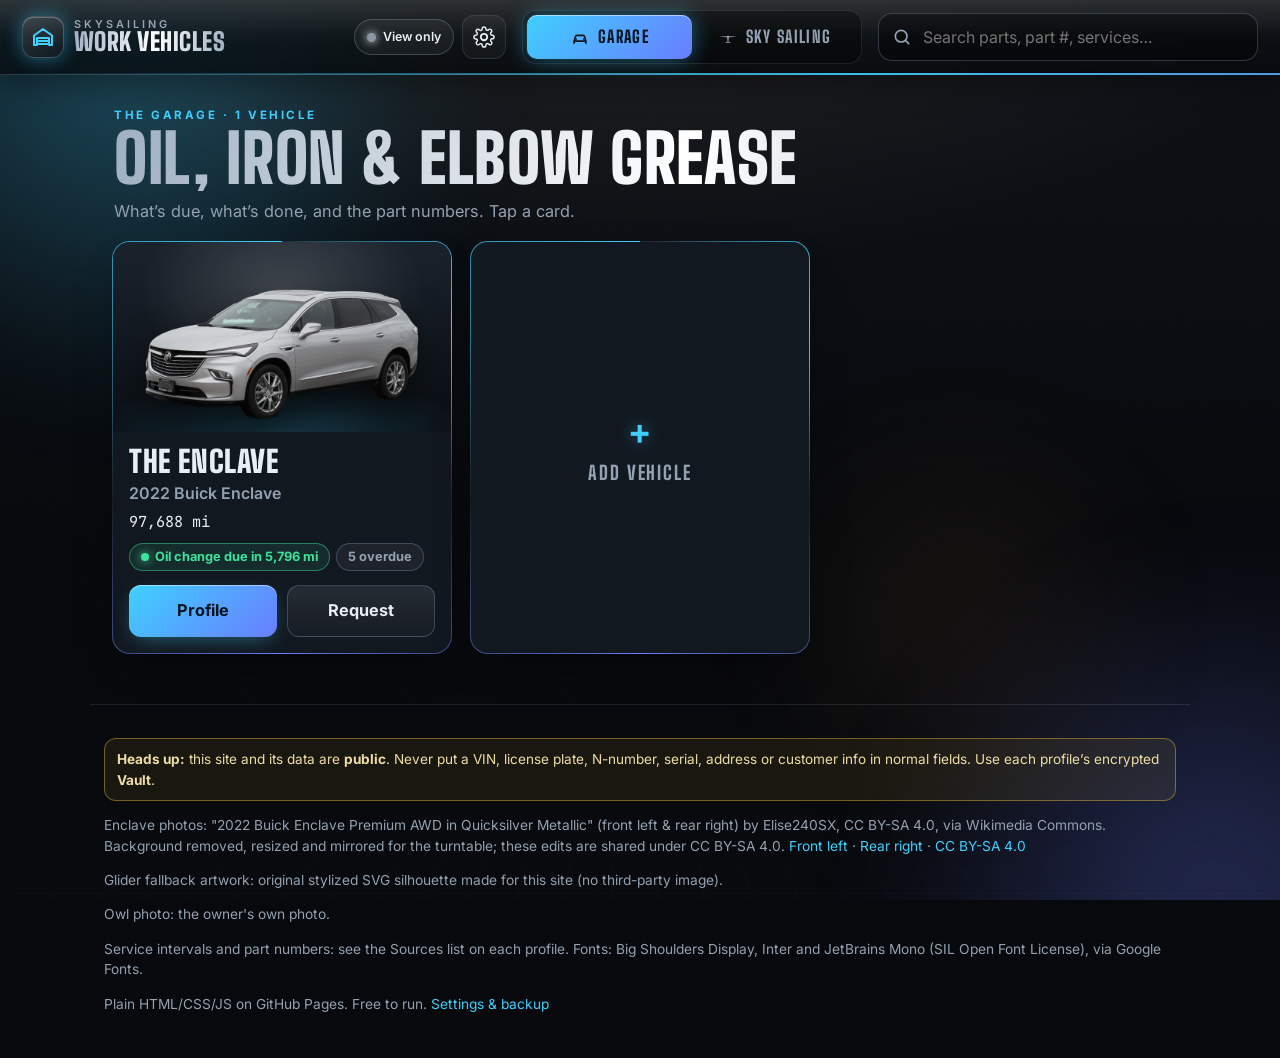
==== commit 81eaf719: "Add encrypted Vault, Owl photo and SGS 1-26E details Co-authored-by: skyking211 <skyking211@users.no" ====
--- a/index.html
+++ b/index.html
@@ -43,7 +43,7 @@
 <main id="app" tabindex="-1"><div class="loading">Loading the shop…</div></main>
 
 <footer class="site-footer">
-  <p class="public-warn"><strong>Heads up:</strong> this site and its data are <strong>public</strong>. Never enter a VIN, license plate, N-number, serial, address or customer info.</p>
+  <p class="public-warn"><strong>Heads up:</strong> this site and its data are <strong>public</strong>. Never put a VIN, license plate, N-number, serial, address or customer info in normal fields. Use each profile’s encrypted <strong>Vault</strong>.</p>
   <div id="credits"></div>
   <p class="small">Plain HTML/CSS/JS on GitHub Pages. Free to run. <a href="#/settings">Settings &amp; backup</a></p>
 </footer>
@@ -54,6 +54,7 @@
 <script src="js/store.js"></script>
 <script src="js/schedule.js"></script>
 <script src="js/turntable.js"></script>
+<script src="js/vault.js"></script>
 <script src="js/app.js"></script>
 </body>
 </html>
--- a/css/style.css
+++ b/css/style.css
@@ -441,3 +441,67 @@
 }
 @media (max-width: 420px) { .sync-pill { padding: 0 10px; font-size: .72rem; gap: 6px; } }
 .nw { white-space: nowrap; }
+
+/* ---------- Vault (encrypted) ---------- */
+.panel.vault { --ang: 0deg; position: relative; border: 1.5px solid transparent;
+  background: linear-gradient(var(--panel-solid), var(--panel-solid)) padding-box,
+    conic-gradient(from var(--ang), rgba(255,255,255,.06), var(--accent), rgba(255,255,255,.06) 25%, var(--accent2), rgba(255,255,255,.06) 60%, var(--accent)) border-box;
+  animation: spin 9s linear infinite; box-shadow: 0 0 0 1px rgba(0,0,0,.2), 0 18px 50px -24px var(--glow); }
+.panel.vault[data-state="open"] { animation-duration: 4s; box-shadow: 0 0 34px -10px var(--glow), 0 18px 50px -24px var(--glow); }
+.vault-title { display: flex; align-items: center; gap: 10px; }
+.vault-ico { width: 36px; height: 36px; flex: none; display: grid; place-items: center; border-radius: 11px; color: var(--accent);
+  background: radial-gradient(circle at 30% 25%, rgba(255,255,255,.18), transparent 60%), color-mix(in srgb, var(--accent) 14%, transparent);
+  border: 1px solid color-mix(in srgb, var(--accent) 45%, transparent); box-shadow: 0 0 18px -4px var(--glow), inset 0 1px 0 rgba(255,255,255,.25); }
+.vault-ico svg, .vault-go svg, .vault-actions svg, #vaultLockAll svg { width: 20px; height: 20px; fill: none; stroke: currentColor; stroke-width: 2; stroke-linecap: round; stroke-linejoin: round; }
+.vault-ico svg .fill, .vault-go svg .fill, .vault-actions svg .fill, #vaultLockAll svg .fill { fill: currentColor; stroke: none; }
+[data-state="locked"] .vault-ico { animation: vpulse 2.6s ease-in-out infinite; }
+@keyframes vpulse { 50% { box-shadow: 0 0 28px 0 var(--glow), inset 0 1px 0 rgba(255,255,255,.25); } }
+.vault-badge.locked { color: var(--accent); border-color: color-mix(in srgb, var(--accent) 50%, transparent); }
+.vault-badge.open { color: var(--good); border-color: color-mix(in srgb, var(--good) 50%, transparent); }
+.vault-badge.empty { color: var(--muted); }
+.vault-form { margin-top: 10px; }
+.vault-go { display: inline-flex; align-items: center; justify-content: center; gap: 8px; width: 100%; }
+.vault-msg { min-height: 1.4em; margin: 8px 0 0; font-weight: 700; font-size: .92rem; }
+.vault-msg.bad { color: var(--bad); text-shadow: 0 0 12px color-mix(in srgb, var(--bad) 40%, transparent); }
+.vault-link { background: none; border: 0; padding: 8px 0; min-height: 44px; color: var(--muted); font: inherit; font-size: .86rem; text-decoration: underline; cursor: pointer; }
+.vchk { display: flex; align-items: center; gap: 10px; min-height: 44px; font-size: .92rem; cursor: pointer; }
+.vchk input { width: 22px; height: 22px; accent-color: var(--accent); }
+.vmeter { height: 8px; border-radius: 99px; background: rgba(255,255,255,.08); overflow: hidden; margin-top: -4px; }
+.vmeter i { display: block; height: 100%; width: 0; border-radius: inherit; transition: width .3s ease, background-color .3s ease; }
+.vmeter[data-score="1"] i { width: 25%; background: var(--bad); box-shadow: 0 0 10px var(--bad); }
+.vmeter[data-score="2"] i { width: 50%; background: var(--warn); box-shadow: 0 0 10px var(--warn); }
+.vmeter[data-score="3"] i { width: 75%; background: var(--accent); box-shadow: 0 0 10px var(--accent); }
+.vmeter[data-score="4"] i { width: 100%; background: var(--good); box-shadow: 0 0 12px var(--good); }
+.vmeter-label { margin: -4px 0 0; }
+.vrows { display: grid; gap: 12px; margin: 12px 0; }
+.vrow { display: grid; gap: 6px; }
+.vlabel { font-size: .78rem; font-weight: 800; letter-spacing: .08em; text-transform: uppercase; color: var(--muted); }
+.vlabel-in { min-height: 40px !important; padding: 8px 12px !important; font-size: .9rem !important; font-weight: 700; }
+.vval { display: flex; gap: 8px; align-items: flex-start; }
+.vval .vinput { flex: 1; min-width: 0; font-family: var(--mono); letter-spacing: .04em; }
+.vval .icon-btn { flex: none; height: 50px; width: 46px; }
+.vinput.masked { -webkit-text-security: disc; text-security: disc; }
+.vinput.blurred { filter: blur(6px); }
+.vinput.blurred:focus { filter: none; }
+.vault-dirty { color: var(--warn); font-weight: 700; margin: 0 0 8px; }
+.vault-actions { display: grid; grid-template-columns: 1fr auto; gap: 10px; }
+.vault-actions .btn { display: inline-flex; align-items: center; justify-content: center; gap: 8px; }
+.vault-change { margin-top: 14px; border-top: 1px solid var(--line); padding-top: 10px; }
+.vault-change summary { cursor: pointer; min-height: 44px; display: flex; align-items: center; font-weight: 700; color: var(--accent); }
+#vaultLockAll { display: inline-flex; align-items: center; gap: 8px; }
+@media (prefers-reduced-motion: reduce) { .panel.vault, [data-state="locked"] .vault-ico { animation: none !important; } }
+.vval .icon-btn svg { width: 20px; height: 20px; fill: none; stroke: currentColor; stroke-width: 2; stroke-linecap: round; stroke-linejoin: round; }
+.vval .icon-btn[aria-pressed="true"] { color: var(--accent); border-color: color-mix(in srgb, var(--accent) 55%, transparent); box-shadow: 0 0 14px -4px var(--glow); }
+@media (max-width: 420px) { .vval { gap: 6px; } .vval .icon-btn { width: 44px; } }
+
+/* ---------- real photos (not cut-outs): full-bleed hero + card ---------- */
+.card-photo.is-photo img { inset: 0; width: 100%; height: 100%; object-fit: cover; object-position: 55% 55%; filter: saturate(1.05) contrast(1.03); }
+.card-photo.is-photo::before { content: ''; position: absolute; inset: 0; z-index: 1; pointer-events: none; background: linear-gradient(180deg, transparent 55%, rgba(4, 14, 28, .55)); }
+.card:hover .card-photo.is-photo img { transform: scale(1.04); }
+.hero-photo { position: relative; margin: 0 -14px; aspect-ratio: 3 / 2; overflow: hidden; background: var(--panel-solid); }
+.hero-photo img { display: block; width: 100%; height: 100%; object-fit: cover; object-position: 55% 50%; animation: wipe 1.3s cubic-bezier(.7, 0, .2, 1) .15s both; }
+.hero-photo::after { content: ''; position: absolute; inset: 0; pointer-events: none; box-shadow: inset 0 -60px 60px -40px rgba(0,0,0,.55), inset 0 0 0 1px rgba(255,255,255,.06); }
+.hp-sweep { position: absolute; inset: 0; pointer-events: none; background: linear-gradient(105deg, transparent 35%, rgba(255,255,255,.35) 48%, rgba(255,255,255,.05) 55%, transparent 62%); transform: translateX(-110%); animation: sweepOnce 1.6s ease .5s both; }
+.req-thumb.is-photo { object-fit: cover; padding: 0; }
+@media (min-width: 700px) { .hero-photo { margin: 0; border-radius: var(--r); border: 1px solid var(--line); aspect-ratio: 16 / 9; } }
+@media (prefers-reduced-motion: reduce) { .hero-photo img, .hp-sweep { animation: none !important; } .hp-sweep { display: none; } }
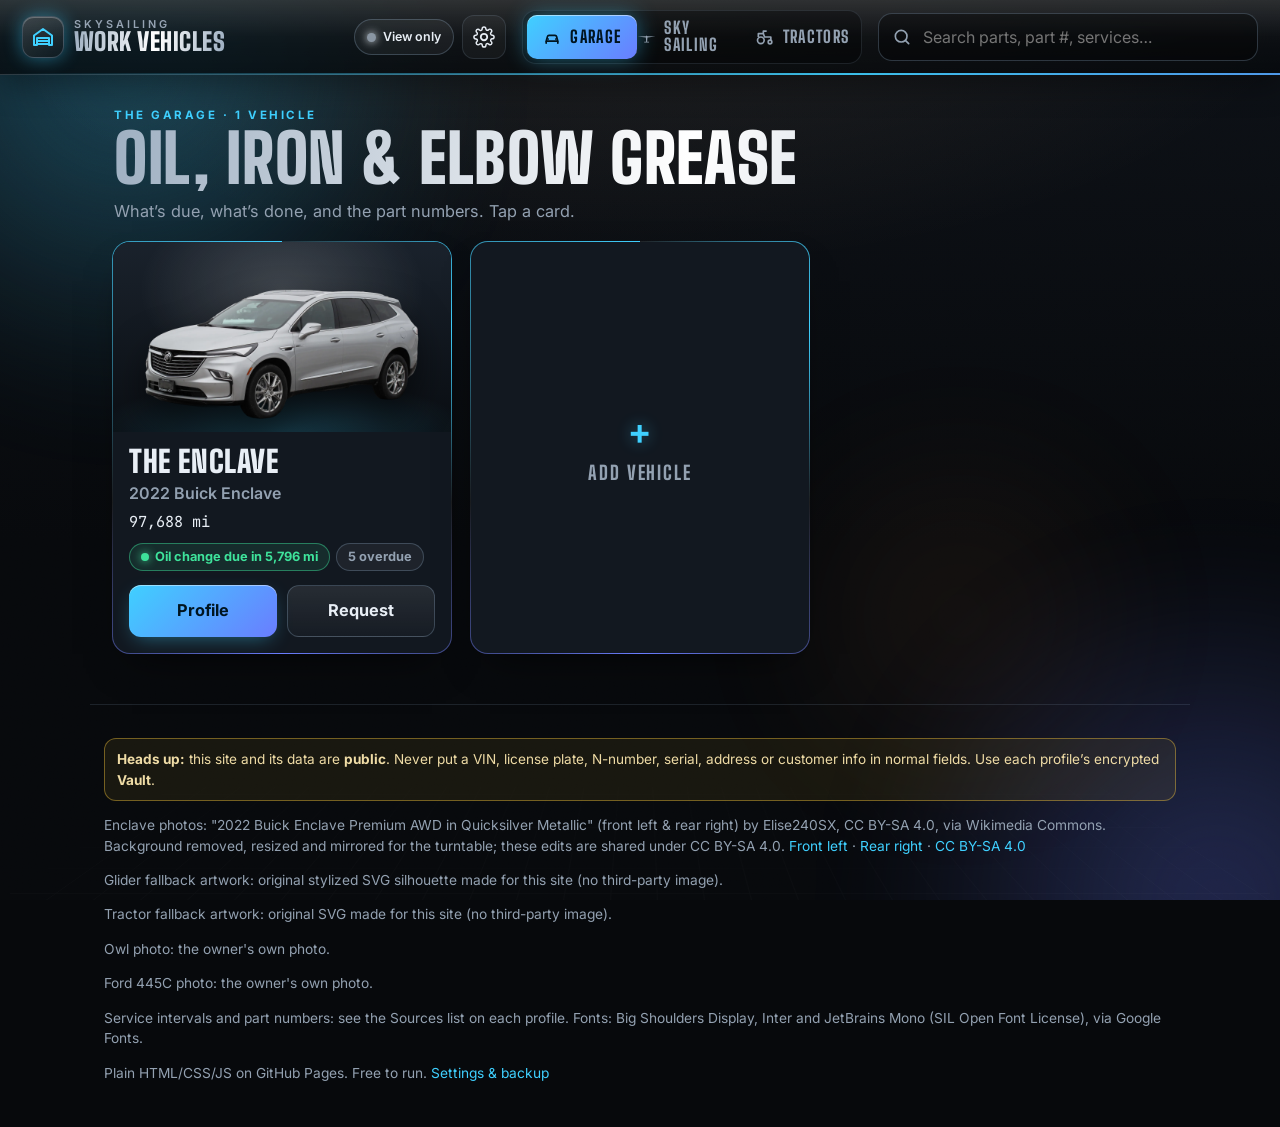
==== commit 53891165: "Add Tractors section and Ford 445C profile Co-authored-by: skyking211 <skyking211@users.noreply.gith" ====
--- a/index.html
+++ b/index.html
@@ -21,6 +21,7 @@
       <span class="brand-mark" aria-hidden="true">
         <svg class="ico-garage" viewBox="0 0 24 24"><path d="M3 10.5 12 4l9 6.5V20h-3v-7H6v7H3z" fill="none" stroke="currentColor" stroke-width="2" stroke-linejoin="round"/><path d="M7 16h10M7 19h10" stroke="currentColor" stroke-width="2"/></svg>
         <svg class="ico-sky" viewBox="0 0 24 24"><path d="M1 11.5 11 11l1-1 1 1 10 .5-10 1.2-.4 5.3h2.4v1h-6v-1h2.4l-.4-5.3z" fill="currentColor"/></svg>
+        <svg class="ico-tractor" viewBox="0 0 24 24"><path d="M4 12V8h6l1.5 4H19v4M10 8V5h4" fill="none" stroke="currentColor" stroke-width="2" stroke-linejoin="round"/><circle cx="7" cy="16" r="4" fill="none" stroke="currentColor" stroke-width="2"/><circle cx="18" cy="18" r="2.2" fill="none" stroke="currentColor" stroke-width="2"/></svg>
       </span>
       <span class="brand-text"><span class="brand-kicker">Skysailing</span><span class="brand-title chrome">Work Vehicles</span></span>
     </a>
@@ -32,6 +33,7 @@
   <nav class="tabs" role="tablist" aria-label="Sections">
     <a class="tab" role="tab" href="#/" data-tab="garage"><svg viewBox="0 0 24 24" aria-hidden="true"><path d="M5 17h14l-1.5-5.5A2 2 0 0 0 15.6 10H8.4a2 2 0 0 0-1.9 1.5zM5 17v2.5M19 17v2.5M7.5 14.5h.01M16.5 14.5h.01" fill="none" stroke="currentColor" stroke-width="2" stroke-linecap="round"/></svg>Garage</a>
     <a class="tab" role="tab" href="#/sky" data-tab="sky"><svg viewBox="0 0 24 24" aria-hidden="true"><path d="M1 11.5 11 11l1-1 1 1 10 .5-10 1.2-.4 5.3h2.4v1h-6v-1h2.4l-.4-5.3z" fill="currentColor"/></svg>Sky Sailing</a>
+    <a class="tab" role="tab" href="#/tractors" data-tab="tractor"><svg viewBox="0 0 24 24" aria-hidden="true"><path d="M4 12V8h6l1.5 4H19v4M10 8V5h4" fill="none" stroke="currentColor" stroke-width="2" stroke-linejoin="round"/><circle cx="7" cy="16" r="4" fill="none" stroke="currentColor" stroke-width="2"/><circle cx="18" cy="18" r="2.2" fill="none" stroke="currentColor" stroke-width="2"/></svg>Tractors</a>
     <span class="tab-glow" aria-hidden="true"></span>
   </nav>
   <form class="search" id="searchForm" role="search">
--- a/css/style.css
+++ b/css/style.css
@@ -71,8 +71,8 @@
 .brand-mark { width: 42px; height: 42px; flex: none; display: grid; place-items: center; border-radius: 12px; color: var(--accent);
   background: linear-gradient(145deg, rgba(255,255,255,.14), rgba(255,255,255,.02)); border: 1px solid var(--line2); box-shadow: 0 0 18px var(--glow), inset 0 1px 0 rgba(255,255,255,.25); }
 .brand-mark svg { width: 24px; height: 24px; }
-.brand-mark .ico-sky, body[data-theme="sky"] .brand-mark .ico-garage { display: none; }
-body[data-theme="sky"] .brand-mark .ico-sky { display: block; }
+.brand-mark .ico-sky, .brand-mark .ico-tractor, body[data-theme="sky"] .brand-mark .ico-garage, body[data-theme="tractor"] .brand-mark .ico-garage { display: none; }
+body[data-theme="sky"] .brand-mark .ico-sky, body[data-theme="tractor"] .brand-mark .ico-tractor { display: block; }
 .brand-text { display: flex; flex-direction: column; line-height: 1; min-width: 0; }
 .brand-kicker { font: 600 .68rem/1 var(--font); letter-spacing: .28em; text-transform: uppercase; color: var(--muted); }
 .brand-title { font: 900 1.55rem/1 var(--display); letter-spacing: .02em; text-transform: uppercase; white-space: nowrap; }
@@ -94,13 +94,14 @@
 @keyframes pulse { 50% { opacity: .3; transform: scale(.7); } }
 
 /* tabs: section switcher */
-.tabs { position: relative; display: grid; grid-template-columns: 1fr 1fr; margin-top: 10px; padding: 4px; border-radius: 14px; background: rgba(0,0,0,.35); border: 1px solid var(--line); }
+.tabs { position: relative; display: grid; grid-template-columns: 1fr 1fr 1fr; margin-top: 10px; padding: 4px; border-radius: 14px; background: rgba(0,0,0,.35); border: 1px solid var(--line); }
 .tab { position: relative; z-index: 1; display: flex; align-items: center; justify-content: center; gap: 8px; min-height: 44px; border-radius: 10px; color: var(--muted); font: 800 1.05rem/1 var(--display); letter-spacing: .08em; text-transform: uppercase; text-decoration: none !important; transition: color .3s; }
 .tab svg { width: 20px; height: 20px; }
 .tab.on { color: var(--accent-ink); }
-.tab-glow { position: absolute; z-index: 0; top: 4px; bottom: 4px; left: 4px; width: calc(50% - 4px); border-radius: 10px;
+.tab-glow { position: absolute; z-index: 0; top: 4px; bottom: 4px; left: 4px; width: calc((100% - 8px) / 3); border-radius: 10px;
   background: linear-gradient(135deg, var(--accent), var(--accent2)); box-shadow: 0 0 22px var(--glow), inset 0 1px 0 rgba(255,255,255,.5); transition: transform .45s cubic-bezier(.6, -0.2, .3, 1.3), background .5s; }
 body[data-theme="sky"] .tab-glow { transform: translateX(100%); }
+body[data-theme="tractor"] .tab-glow { transform: translateX(200%); }
 
 /* search */
 .search { position: relative; margin-top: 10px; }
@@ -505,3 +506,47 @@
 .req-thumb.is-photo { object-fit: cover; padding: 0; }
 @media (min-width: 700px) { .hero-photo { margin: 0; border-radius: var(--r); border: 1px solid var(--line); aspect-ratio: 16 / 9; } }
 @media (prefers-reduced-motion: reduce) { .hero-photo img, .hp-sweep { animation: none !important; } .hp-sweep { display: none; } }
+
+/* ---------- small phones: three tabs in one row ---------- */
+@media (max-width: 420px) {
+  .tab { gap: 5px; font-size: .9rem; letter-spacing: .03em; padding: 0 4px; white-space: nowrap; }
+  .tab svg { width: 17px; height: 17px; flex: none; }
+}
+@media (max-width: 350px) { .tab svg { display: none; } }
+
+/* ---------- Tractors theme: Ford-yellow + black hazard ---------- */
+body[data-theme="tractor"] {
+  --bg: #0b0a06; --bg2: #1a1507; --panel: rgba(30, 25, 9, .76); --panel-solid: #1d1809;
+  --line: rgba(255, 205, 0, .17); --line2: rgba(255, 205, 0, .34);
+  --text: #fff8e2; --muted: #d6c99c; --dim: #a29360;
+  --accent: #ffcd00; --accent2: #ff9a1f; --accent-ink: #151000; --glow: rgba(255, 205, 0, .45);
+  --chrome1: #fffbe8; --chrome2: #e3bd45; --chrome3: #fff2b8;
+  --hazard: repeating-linear-gradient(-45deg, #ffcd00 0 12px, #111 12px 24px);
+}
+body[data-theme="tractor"] .b1 { background: radial-gradient(circle, #ffcd00, transparent 62%); opacity: .22; }
+body[data-theme="tractor"] .b2 { background: radial-gradient(circle, #ff7a00, transparent 62%); opacity: .2; }
+body[data-theme="tractor"] .b3 { background: radial-gradient(circle, rgba(255, 230, 150, .8), transparent 60%); opacity: .08; }
+body[data-theme="tractor"] .bg::after { content: ''; position: absolute; inset: 0; opacity: .045;
+  background: repeating-linear-gradient(-45deg, #ffcd00 0 22px, transparent 22px 44px); }
+body[data-theme="tractor"] .hero::after { height: 6px; bottom: -6px; opacity: 1; background: var(--hazard); background-size: 34px 34px; animation: hazard 1.6s linear infinite; }
+@keyframes hazard { to { background-position: 34px 0; } }
+body[data-theme="tractor"] .tab-glow { background: linear-gradient(135deg, #ffe14d, #ffcd00 55%, #f2a900); box-shadow: 0 0 22px var(--glow), inset 0 1px 0 rgba(255,255,255,.6), inset 0 -3px 0 rgba(0,0,0,.35); }
+body[data-theme="tractor"] .brand-mark { color: #151000; background: linear-gradient(145deg, #ffe14d, #ffcd00 60%, #e0a200); border-color: #151000; }
+body[data-theme="tractor"] .card-photo { background: radial-gradient(60% 60% at 50% 25%, rgba(255, 205, 0, .3), transparent 70%), linear-gradient(180deg, #2a230c, #120f05); }
+body[data-theme="tractor"] .card::before, body[data-theme="tractor"] .profile-head::after {
+  content: ''; display: block; height: 7px; background: var(--hazard); background-size: 34px 34px; }
+body[data-theme="tractor"] .profile-head::after { margin-top: 12px; border-radius: 4px; max-width: 220px; }
+body[data-theme="tractor"] .cat-chip { background: #ffcd00; color: #151000; border-color: #151000; }
+body[data-theme="tractor"] .btn.primary { background: linear-gradient(180deg, #ffe14d, #ffcd00 60%, #e6a800); color: #151000; }
+body[data-theme="tractor"] .req-thumb { background: linear-gradient(180deg, #2a230c, #120f05); }
+body[data-theme="tractor"] .callout.warn, body[data-theme="tractor"] .public-warn { color: #fff1c2; }
+.panel.tip h2::before { content: '🔎 '; }
+body[data-theme="tractor"] .panel.tip { border-left: 6px solid #ffcd00; }
+.subtitle { color: var(--accent); font-weight: 700; }
+@media (prefers-reduced-motion: reduce) { body[data-theme="tractor"] .hero::after { animation: none !important; } }
+
+/* extra source/status labels */
+.pst.manual-quote, .pst.decoded, .pst.owner { color: var(--accent); }
+.pst.parts-site, .pst.uncertain, .pst.conflict { color: var(--warn); }
+.pst.ID-plate { color: var(--good); }
+.part-head > .btn { align-self: flex-start; flex: none; }
